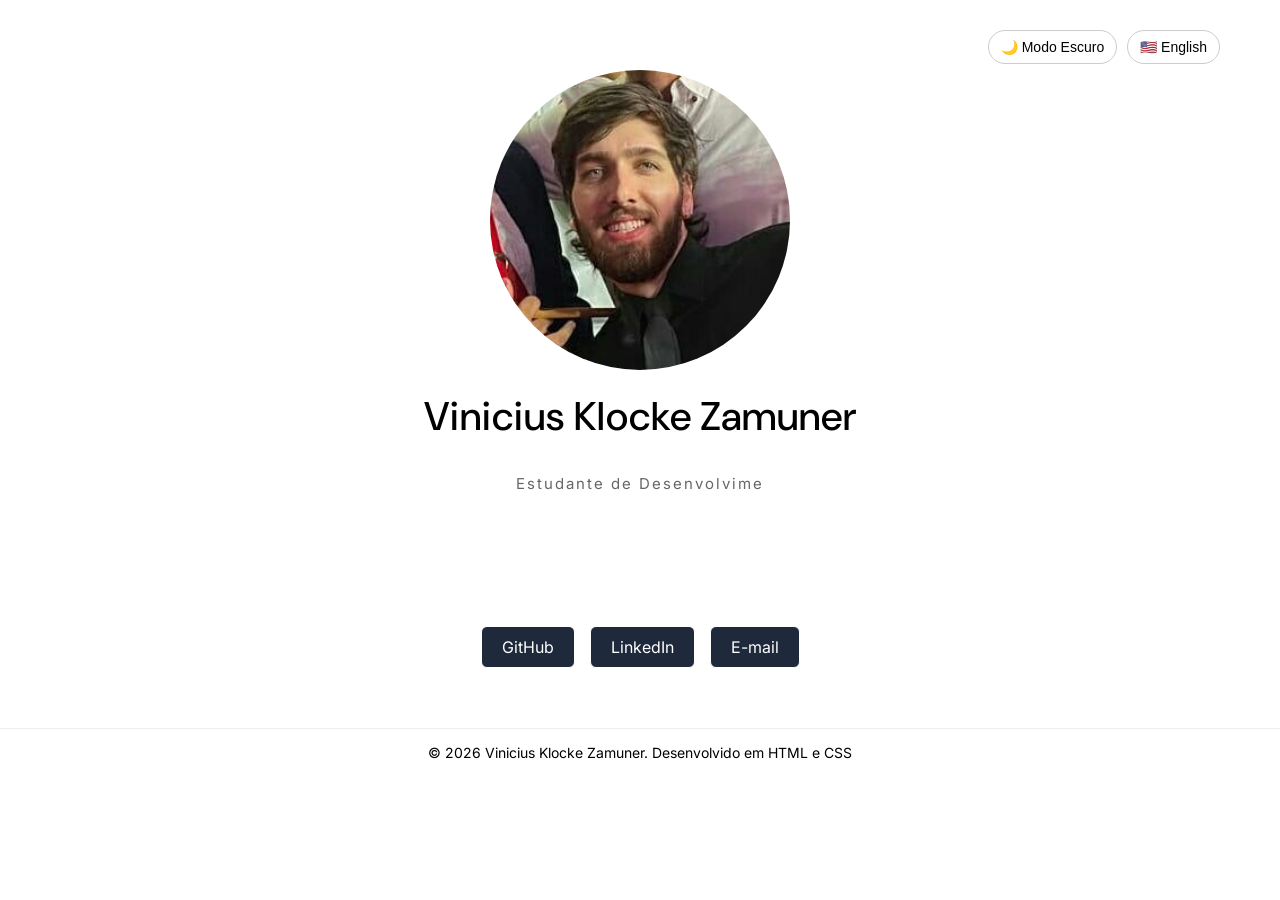
==== index.html @ 73449cf2 "FiX: ajustando o nome do arquivo principal para index.html" ====
<!DOCTYPE html>
<html lang="pt">
  <head>
    <meta charset="UTF-8" />
    <meta name="viewport" content="width=device-width, initial-scale=1.0" />
    <title>Perfil</title>
    <link rel="stylesheet" href="./Style/style.css" />
  </head>
  <body>
    <main>
      <section id="aboutme" class="aboutme">
        
        <div class="top-buttons">
          <button id="theme-toggle" class="btn-theme">🌙 Modo Escuro</button>
          <button id="lang-toggle" class="btn-theme">🇺🇸 English</button>
        </div>

        <img src="./Img/Vinicius.jpg" alt="foto perfil Vinicius Klocke Zamuner" />
        <h1>Vinicius Klocke Zamuner</h1>
        <p id="paragrafo1" class="subtitulo-efeito"></p>
        <p id="paragrafo2" class="subtitulo-efeito"></p>
        <p id="paragrafo3" class="subtitulo-efeito"></p>
      </section>

      <section id="contacts" class="contacts">
        <ul>
          <li>
            <a href="https://github.com/Zamuner10/ProjectSaturday" class="btn-project" target="_blank">GitHub</a>
          </li>
          <li>
            <a href="https://www.linkedin.com/in/vinicius-klocke-0b2314385/?skipRedirect=true" class="btn-project" target="_blank">LinkedIn</a>
          </li>
          <li>
            <a href="#" id="btn-email" class="btn-project">E-mail</a>
          </li>
        </ul>
        
        <div id="email-modal" class="modal">
          <div class="modal-content">
            <span id="close-modal" class="close-btn">&times;</span>
            <h3>✉️</h3>
            <p class="email-texto">vinicius.k.zamuner@hotmail.com</p>
          </div>
        </div>
      </section>
    </main>
    <footer>
      <p>© 2026 Vinicius Klocke Zamuner. Desenvolvido em HTML e CSS</p>
    </footer>
    <script src="./Scripts/script.js"></script>
  </body>
</html>
---- Style/style.css ----
/* ==========================================================================
   1. RESET E CONFIGURAÇÕES GLOBAIS
   ========================================================================== */
@import url('https://fonts.googleapis.com/css2?family=Inter:wght@400;700&display=swap');
@import url('https://fonts.googleapis.com/css2?family=DM+Sans:wght@400;500&family=Inter:wght@400;500&family=Plus+Jakarta+Sans:wght@400;500;600&display=swap');

* {
    margin: 0;
    padding: 0;
    box-sizing: border-box;
}

img, video, iframe {
    display: block;
    max-width: 100%;
}

body {
    font-family: 'Inter', sans-serif;
    background-color: rgba(255, 255, 255, 0.829);
    color: rgb(102, 102, 102);
    position: relative; /* Âncora global de segurança */
    transition: background-color 0.3s ease, color 0.3s ease;
}

main {
    max-width: 1200px;
    margin: 10px auto 0 auto; /* Centraliza horizontalmente */
}

/* ==========================================================================
   2. SEÇÃO SOBRE MIM (.aboutme)
   ========================================================================== */
.aboutme {
    display: flex;
    flex-direction: column;
    align-items: center;
    text-align: center;
    padding: 60px 20px 40px 20px; /* Aumentado o topo para dar espaço aos botões */
    border-radius: 5px;
    position: relative; /* Âncora direta para os botões do topo */
}

.aboutme img {
    width: 300px;
    height: 300px;
    object-fit: cover;
    border-radius: 50%;
    margin-bottom: 20px;
}

.aboutme h1 {
    font-family: 'DM Sans', sans-serif;
    font-size: 40px;
    font-weight: 500;
    letter-spacing: 1px;
    margin-bottom: 20px;
    color: #000000;
}

.aboutme p {
    padding: 10px 5px;
    line-height: 1.6;
    letter-spacing: 2px;
    font-size: 15px;
    margin-bottom: 10px;
}

/* ==========================================================================
   3. SEÇÃO DE CONTATOS E BOTÕES SOCIAIS
   ========================================================================== */
.contacts {
    display: flex;
    justify-content: center; /* Centraliza a lista na tela de forma limpa */
    padding: 10px 20px;
}

.contacts ul {
    display: flex;
    gap: 15px;
    padding: 0;
    list-style: none;
}

.contacts ul li a {
    display: inline-block;
    text-decoration: none;
}

.btn-project {
    display: inline-block;
    border: 1px solid rgb(255, 255, 255);
    color: #fff;
    background-color: #1e293b;
    border-radius: 6px;
    padding: 10px 20px;
    transition: all 0.3s ease;
}

.btn-project:hover {
    cursor: pointer;
    background-color: rgb(0, 140, 255);
    border-color: rgb(0, 140, 255);
    transform: translateY(-3px);
    box-shadow: 0 10px 20px -3px rgba(0, 140, 255, 0.4);
}

/* ==========================================================================
   4. BOTÕES FLUTUANTES DO TOPO (TEMA E IDIOMA)
   ========================================================================== */
.top-buttons {
    position: absolute;
    top: 20px;
    right: 20px;
    display: flex;
    gap: 10px;
    z-index: 10;
}

.btn-theme {
    background: none;
    border: 1px solid #ccc;
    padding: 8px 12px;
    border-radius: 20px;
    cursor: pointer;
    font-size: 14px;
    transition: all 0.3s ease;
}

.btn-theme:hover {
    background-color: rgba(0, 0, 0, 0.05);
}

/* ==========================================================================
   5. POP-UP MODAL (E-MAIL)
   ========================================================================== */
.modal {
    display: none; /* Começa escondido */
    position: fixed;
    top: 0;
    left: 0;
    width: 100%;
    height: 100%;
    background-color: rgba(0, 0, 0, 0.6);
    z-index: 1000;
    justify-content: center;
    align-items: center;
}

.modal-content {
    background-color: #ffffff;
    padding: 30px;
    border-radius: 12px;
    text-align: center;
    position: relative;
    box-shadow: 0 4px 20px rgba(0, 0, 0, 0.2);
    min-width: 280px;
}

.close-btn {
    position: absolute;
    top: 10px;
    right: 15px;
    font-size: 24px;
    cursor: pointer;
    color: #64748b;
}

.close-btn:hover {
    color: #000;
}

.email-texto {
    font-weight: 500;
    color: #0f172a;
    margin-top: 10px;
    user-select: all; /* Permite selecionar o texto inteiro com um clique */
}

.modal.mostrar-modal {
    display: flex; /* Ativado via JavaScript */
}

/* ==========================================================================
   6. RODAPÉ (FOOTER)
   ========================================================================== */
footer {
    text-align: center;
    padding: 15px 0;
    margin-top: 50px;
    border-top: 1px solid #eee;
    font-size: 14px;
}

footer p {
    color: #000000;
}

/* ==========================================================================
   7. REGRAS DO MODO ESCURO (DARK MODE)
   ========================================================================== */
body.dark-mode {
    background-color: #0f172a;
    color: #f8fafc;
}

body.dark-mode .aboutme h1 {
    color: #ffffff;
}

body.dark-mode .btn-theme {
    border-color: #ffffff;
    color: #ffffff;
}

body.dark-mode .btn-theme:hover {
    background-color: rgba(255, 255, 255, 0.1);
}

body.dark-mode footer {
    border-top: 1px solid #334155;
}

body.dark-mode footer p {
    color: #94a3b8;
}

body.dark-mode .modal-content {
    background-color: #1e293b;
    border: 1px solid #334155;
}

body.dark-mode .modal-content h3 {
    color: #ffffff;
}

body.dark-mode .email-texto {
    color: #38bdf8;
}

body.dark-mode .close-btn:hover {
    color: #ffffff;
}
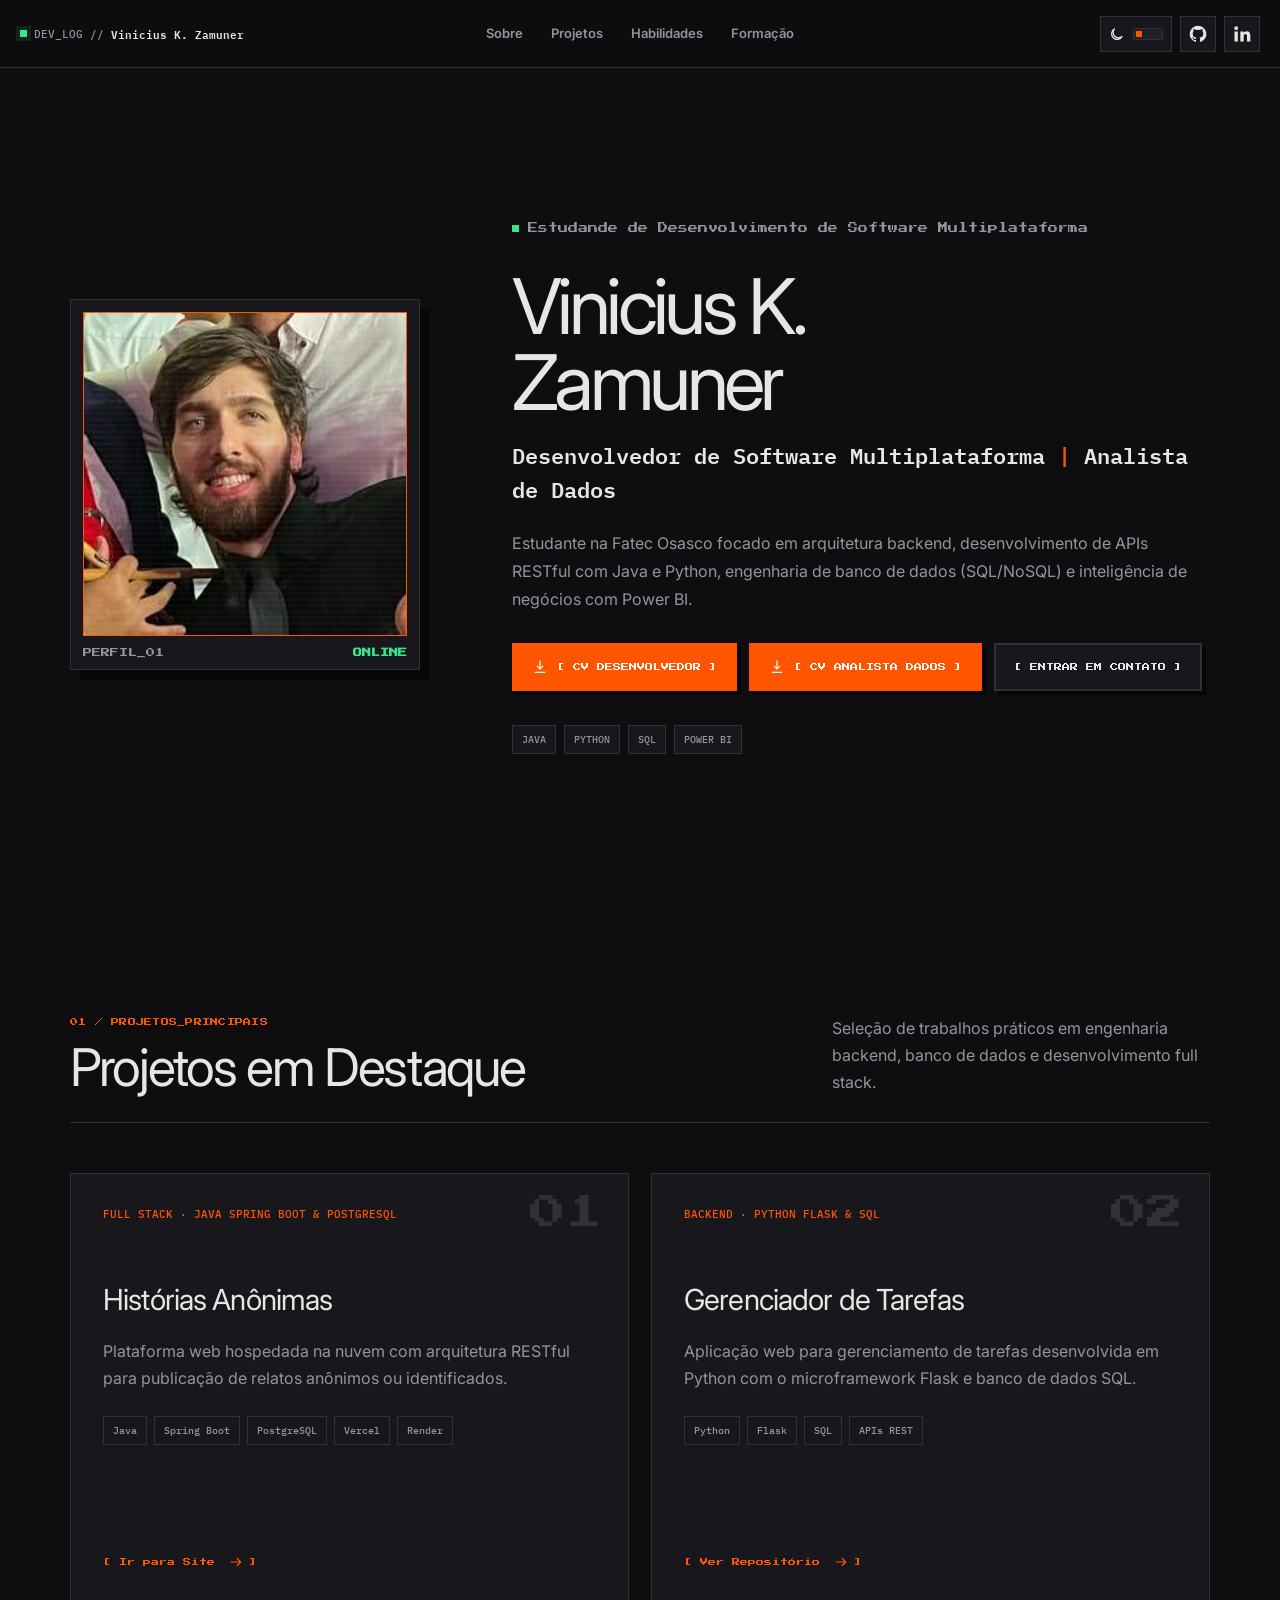
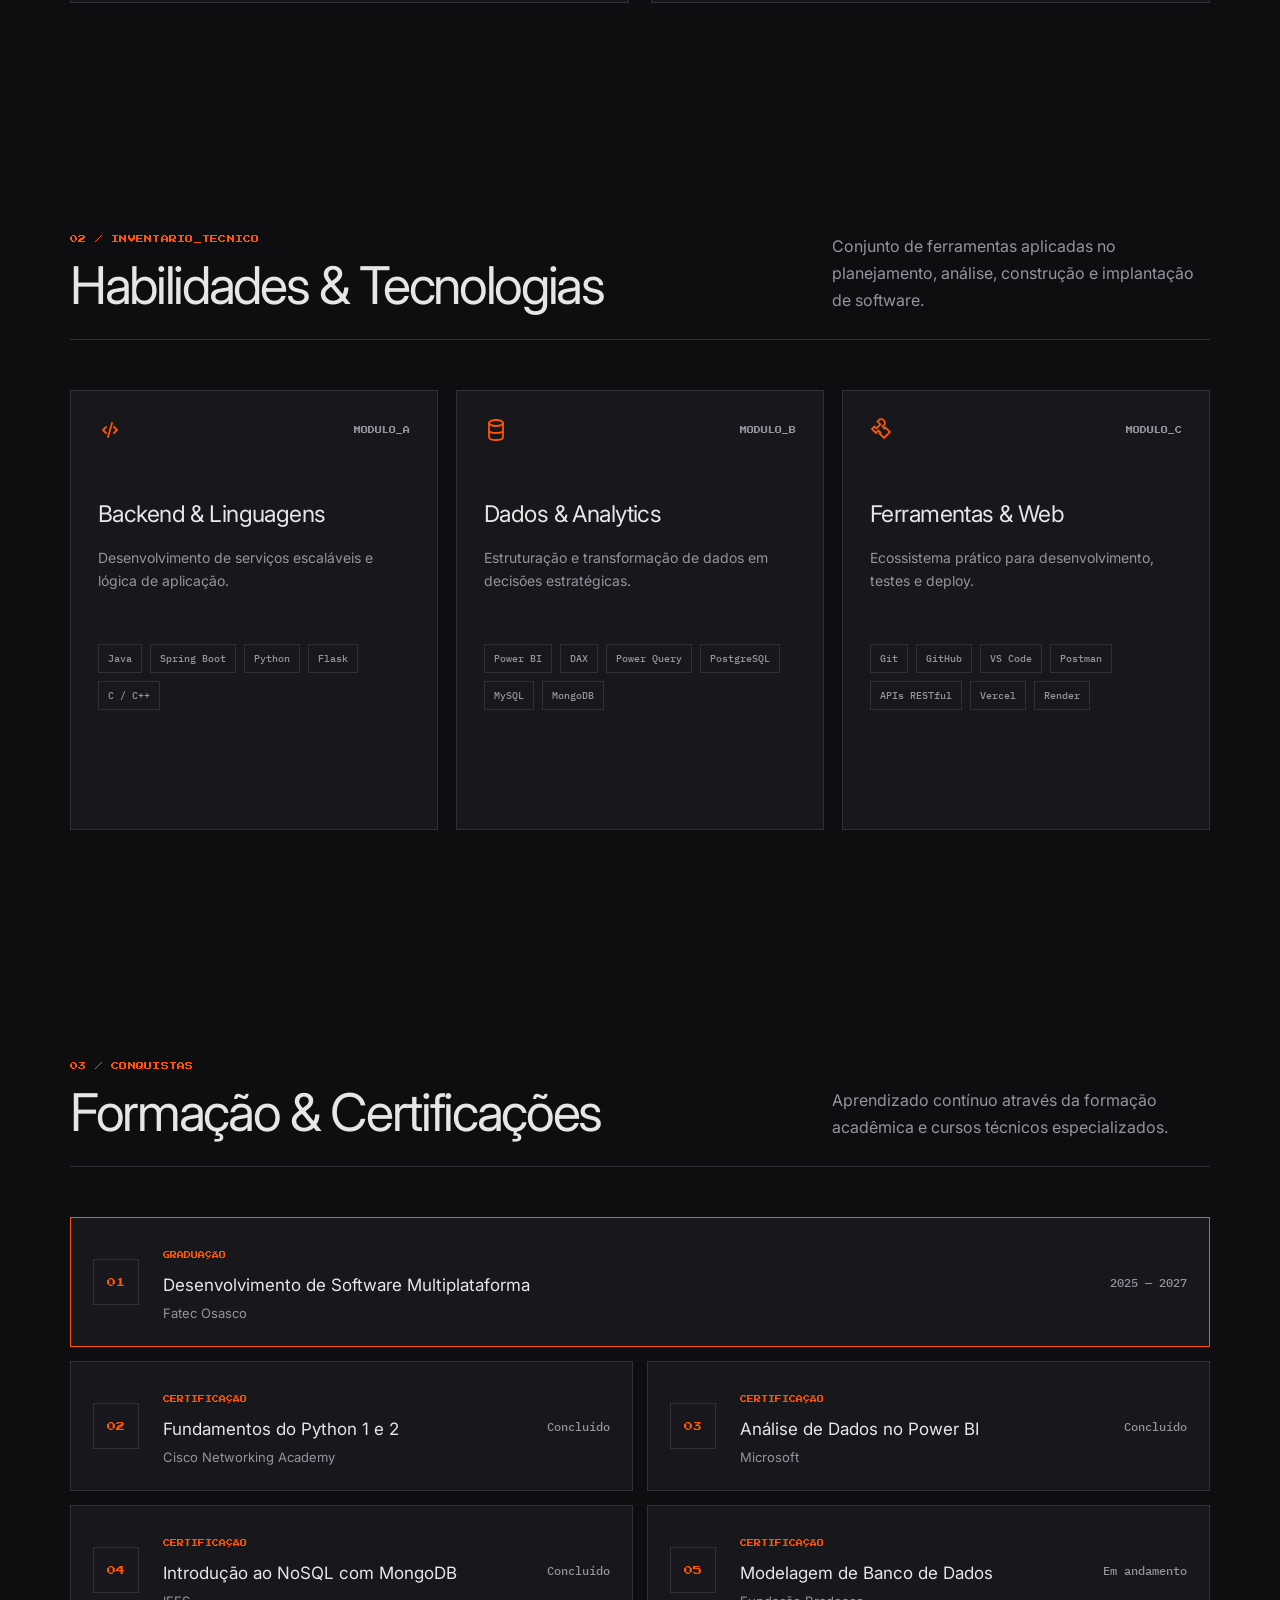
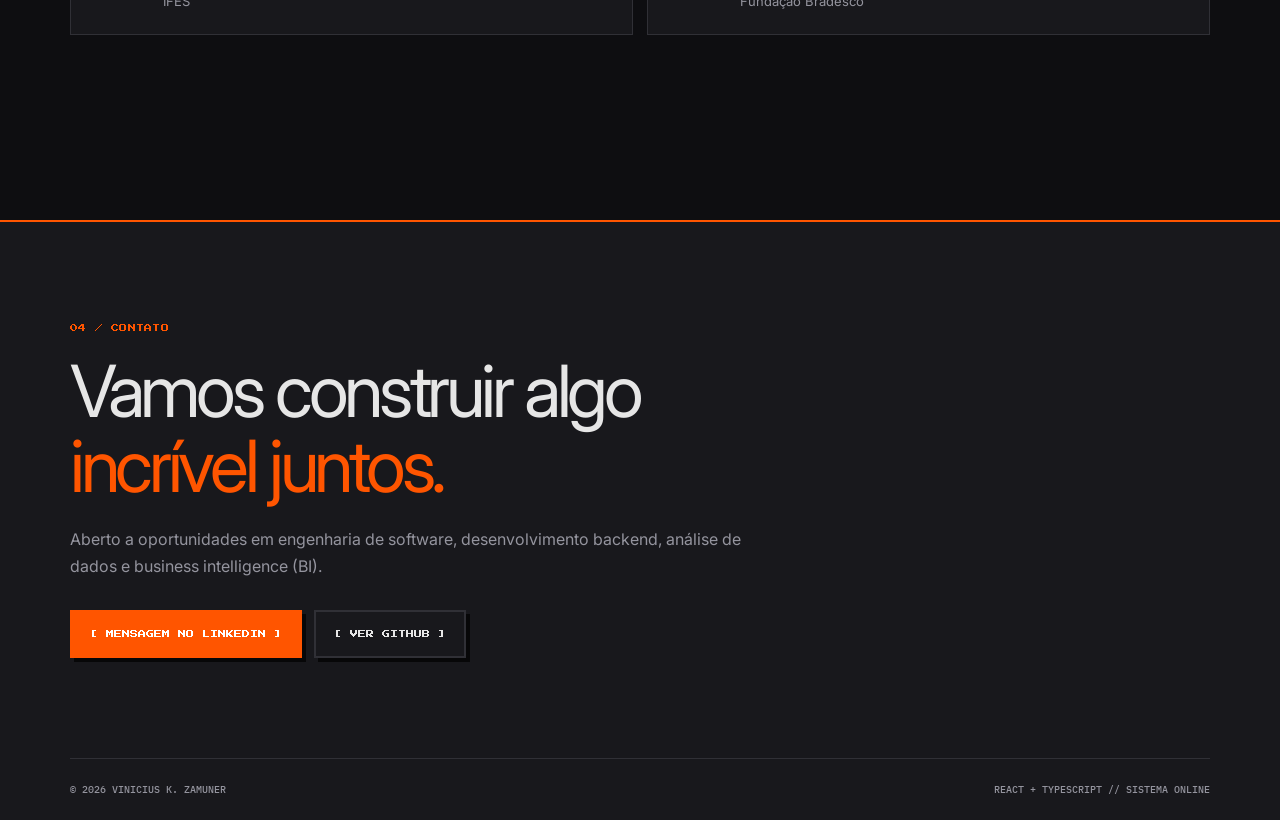
==== commit c4d57e26: "fix: envia pasta img em minusculas" ====
--- a/index.html
+++ b/index.html
@@ -1,52 +1,20 @@
-<!DOCTYPE html>
-<html lang="pt">
+<!doctype html>
+<html lang="pt-BR">
   <head>
+    
     <meta charset="UTF-8" />
     <meta name="viewport" content="width=device-width, initial-scale=1.0" />
-    <title>Perfil</title>
-    <link rel="stylesheet" href="./Style/style.css" />
+    <title>Vinicius K. Zamuner | Portfólio</title>
+    
+    <meta name="description" content="Portfólio de Desenvolvedor de Software e Análise de Dados">
+    <meta property="og:title" content="Vinicius K. Zamuner | Portfólio">
+    <meta property="og:description" content="Portfólio de Desenvolvedor de Software e Análise de Dados">
+    <script type="module" crossorigin src="/assets/index-B0rXzoRF.js"></script>
+    <link rel="stylesheet" crossorigin href="/assets/index-DgTIbRI0.css">
   </head>
   <body>
-    <main>
-      <section id="aboutme" class="aboutme">
-        
-        <div class="top-buttons">
-          <button id="theme-toggle" class="btn-theme">🌙 Modo Escuro</button>
-          <button id="lang-toggle" class="btn-theme">🇺🇸 English</button>
-        </div>
-
-        <img src="./Img/Vinicius.jpg" alt="foto perfil Vinicius Klocke Zamuner" />
-        <h1>Vinicius Klocke Zamuner</h1>
-        <p id="paragrafo1" class="subtitulo-efeito"></p>
-        <p id="paragrafo2" class="subtitulo-efeito"></p>
-        <p id="paragrafo3" class="subtitulo-efeito"></p>
-      </section>
-
-      <section id="contacts" class="contacts">
-        <ul>
-          <li>
-            <a href="https://github.com/Zamuner10/ProjectSaturday" class="btn-project" target="_blank">GitHub</a>
-          </li>
-          <li>
-            <a href="https://www.linkedin.com/in/vinicius-klocke-0b2314385/?skipRedirect=true" class="btn-project" target="_blank">LinkedIn</a>
-          </li>
-          <li>
-            <a href="#" id="btn-email" class="btn-project">E-mail</a>
-          </li>
-        </ul>
-        
-        <div id="email-modal" class="modal">
-          <div class="modal-content">
-            <span id="close-modal" class="close-btn">&times;</span>
-            <h3>✉️</h3>
-            <p class="email-texto">vinicius.k.zamuner@hotmail.com</p>
-          </div>
-        </div>
-      </section>
-    </main>
-    <footer>
-      <p>© 2026 Vinicius Klocke Zamuner. Desenvolvido em HTML e CSS</p>
-    </footer>
-    <script src="./Scripts/script.js"></script>
+    
+    <div id="root"></div>
+    
   </body>
-</html>+</html>
--- a/assets/index-DgTIbRI0.css
+++ b/assets/index-DgTIbRI0.css
@@ -0,0 +1 @@
+@import "https://fonts.googleapis.com/css2?family=IBM+Plex+Mono:wght@400;500;600&family=Inter:wght@400;500;600;700;800&family=Press+Start+2P&display=swap";@layer components;@layer properties{@supports (((-webkit-hyphens:none)) and (not (margin-trim:inline))) or ((-moz-orient:inline) and (not (color:rgb(from red r g b)))){*,:before,:after,::backdrop{--tw-rotate-x:initial;--tw-rotate-y:initial;--tw-rotate-z:initial;--tw-skew-x:initial;--tw-skew-y:initial}}}@layer theme{:root,:host{--font-sans:-apple-system, BlinkMacSystemFont, "Segoe UI", Roboto, "Helvetica Neue", "Noto Sans", Arial, sans-serif, "Apple Color Emoji", "Segoe UI Emoji", "Segoe UI Symbol", "Noto Color Emoji";--font-mono:ui-monospace, SFMono-Regular, Menlo, Monaco, Consolas, "Liberation Mono", "Courier New", monospace;--spacing:.25rem;--default-font-family:var(--font-sans);--default-mono-font-family:var(--font-mono)}}@layer base{*,:after,:before,::backdrop{box-sizing:border-box;border:0 solid;margin:0;padding:0}::file-selector-button{box-sizing:border-box;border:0 solid;margin:0;padding:0}html,:host{-webkit-text-size-adjust:100%;tab-size:4;line-height:1.5;font-family:var(--default-font-family,-apple-system, BlinkMacSystemFont, "Segoe UI", Roboto, "Helvetica Neue", "Noto Sans", Arial, sans-serif, "Apple Color Emoji", "Segoe UI Emoji", "Segoe UI Symbol", "Noto Color Emoji");font-feature-settings:var(--default-font-feature-settings,normal);font-variation-settings:var(--default-font-variation-settings,normal);-webkit-tap-highlight-color:transparent}hr{height:0;color:inherit;border-top-width:1px}abbr:where([title]){-webkit-text-decoration:underline dotted;text-decoration:underline dotted}h1,h2,h3,h4,h5,h6{font-size:inherit;font-weight:inherit}a{color:inherit;-webkit-text-decoration:inherit;-webkit-text-decoration:inherit;-webkit-text-decoration:inherit;-webkit-text-decoration:inherit;text-decoration:inherit}b,strong{font-weight:bolder}code,kbd,samp,pre{font-family:var(--default-mono-font-family,ui-monospace, SFMono-Regular, Menlo, Monaco, Consolas, "Liberation Mono", "Courier New", monospace);font-feature-settings:var(--default-mono-font-feature-settings,normal);font-variation-settings:var(--default-mono-font-variation-settings,normal);font-size:1em}small{font-size:80%}sub,sup{vertical-align:baseline;font-size:75%;line-height:0;position:relative}sub{bottom:-.25em}sup{top:-.5em}table{text-indent:0;border-color:inherit;border-collapse:collapse}:-moz-focusring:where(:not(iframe)){outline:auto}progress{vertical-align:baseline}summary{display:list-item}ol,ul,menu{list-style:none}img,svg,video,canvas,audio,iframe,embed,object{vertical-align:middle;display:block}img,video{max-width:100%;height:auto}button,input,select,optgroup,textarea{font:inherit;font-feature-settings:inherit;font-variation-settings:inherit;letter-spacing:inherit;color:inherit;opacity:1;background-color:#0000;border-radius:0}::file-selector-button{font:inherit;font-feature-settings:inherit;font-variation-settings:inherit;letter-spacing:inherit;color:inherit;opacity:1;background-color:#0000;border-radius:0}:where(select:is([multiple],[size])) optgroup{font-weight:bolder}:where(select:is([multiple],[size])) optgroup option{padding-inline-start:20px}::file-selector-button{margin-inline-end:4px}::placeholder{opacity:1}@supports (not ((-webkit-appearance:-apple-pay-button))) or (contain-intrinsic-size:1px){::placeholder{color:currentColor}@supports (color:color-mix(in lab, red, red)){::placeholder{color:color-mix(in oklab, currentcolor 50%, transparent)}}}textarea{resize:vertical}::-webkit-search-decoration{-webkit-appearance:none}::-webkit-date-and-time-value{min-height:1lh;text-align:inherit}::-webkit-datetime-edit{display:inline-flex}::-webkit-datetime-edit-fields-wrapper{padding:0}::-webkit-datetime-edit{padding-block:0}::-webkit-datetime-edit-year-field{padding-block:0}::-webkit-datetime-edit-month-field{padding-block:0}::-webkit-datetime-edit-day-field{padding-block:0}::-webkit-datetime-edit-hour-field{padding-block:0}::-webkit-datetime-edit-minute-field{padding-block:0}::-webkit-datetime-edit-second-field{padding-block:0}::-webkit-datetime-edit-millisecond-field{padding-block:0}::-webkit-datetime-edit-meridiem-field{padding-block:0}::-webkit-calendar-picker-indicator{line-height:1}:-moz-ui-invalid{box-shadow:none}button,input:where([type=button],[type=reset],[type=submit]){appearance:button}::file-selector-button{appearance:button}::-webkit-inner-spin-button{height:auto}::-webkit-outer-spin-button{height:auto}[hidden]:where(:not([hidden=until-found])){display:none!important}}@layer utilities{.inline{display:inline}.h-4{height:calc(var(--spacing) * 4)}.h-5{height:calc(var(--spacing) * 5)}.h-6{height:calc(var(--spacing) * 6)}.w-4{width:calc(var(--spacing) * 4)}.w-5{width:calc(var(--spacing) * 5)}.w-6{width:calc(var(--spacing) * 6)}.transform{transform:var(--tw-rotate-x,) var(--tw-rotate-y,) var(--tw-rotate-z,) var(--tw-skew-x,) var(--tw-skew-y,)}}*{box-sizing:border-box}html{scroll-behavior:smooth}body{background:#0e0e11;min-width:320px;margin:0}button,a{font:inherit}a{text-decoration:none}.portfolio{--bg:#0e0e11;--card:#18181c;--card2:#202026;--text:#e6e6e6;--muted:#94949e;--line:#303036;--orange:#f50;--shadow:#070708;min-height:100vh;color:var(--text);background:var(--bg);font-family:Inter,sans-serif;transition:background .2s,color .2s;position:relative;overflow:hidden}.portfolio[data-theme=light]{--bg:#f3f3f1;--card:#fff;--card2:#e9e9e6;--text:#171719;--muted:#626268;--line:#cfcfca;--shadow:#c4c4bf}.shell{z-index:1;width:min(1140px,100% - 40px);margin-inline:auto;position:relative}.retro-grid{z-index:0;pointer-events:none;opacity:.34;background-image:linear-gradient(#ff55000b 1px,#0000 1px),linear-gradient(90deg,#ff55000b 1px,#0000 1px);background-size:40px 40px;position:fixed;inset:0;-webkit-mask-image:linear-gradient(#000 0%,#0000 82%);mask-image:linear-gradient(#000 0%,#0000 82%)}.terminal-nav{z-index:50;border-bottom:1px solid var(--line);background:var(--bg);grid-template-columns:1fr auto 1fr;align-items:center;min-height:68px;padding:10px max(20px,50vw - 660px);display:grid;position:sticky;top:0}@supports (color:color-mix(in lab, red, red)){.terminal-nav{background:color-mix(in srgb, var(--bg) 91%, transparent)}}.terminal-nav{-webkit-backdrop-filter:blur(18px);backdrop-filter:blur(18px)}.dev-log{color:var(--muted);align-items:center;gap:7px;font:500 11px IBM Plex Mono;display:flex}.dev-log strong{color:var(--text);font-weight:600}.pulse{background:#39e58c;width:7px;height:7px;animation:1.4s steps(2,end) infinite pulse;box-shadow:0 0 0 4px #39e58c1a}.terminal-nav nav{gap:28px;display:flex}.terminal-nav nav a{color:var(--muted);font-size:13px;font-weight:600;position:relative}.terminal-nav nav a:hover{color:var(--text)}.terminal-nav nav a:after{content:"";background:var(--orange);height:2px;transition:all .2s;position:absolute;bottom:-9px;left:0;right:100%}.terminal-nav nav a:hover:after{right:0}.nav-actions{justify-content:flex-end;align-items:center;gap:8px;display:flex}.nav-actions>a,.theme-toggle{border:1px solid var(--line);height:36px;color:var(--text);background:var(--card);justify-content:center;align-items:center;transition:all .15s;display:flex}.nav-actions>a{width:36px}.nav-actions>a:hover,.theme-toggle:hover{color:var(--orange);border-color:var(--orange)}.theme-toggle{cursor:pointer;gap:8px;padding:0 8px}.theme-toggle>span{background:var(--card2);border:1px solid var(--line);width:30px;height:12px;position:relative}.theme-toggle i{background:var(--orange);width:6px;height:6px;transition:all .2s;position:absolute;top:2px;left:2px}.portfolio[data-theme=light] .theme-toggle i{transform:translate(18px)}.hero{grid-template-columns:350px 1fr;align-items:center;gap:92px;min-height:calc(100vh - 68px);padding-block:90px;display:grid}.avatar-panel{border:1px solid var(--line);background:var(--card);box-shadow:10px 10px 0 var(--shadow);padding:12px}.avatar-screen{aspect-ratio:1;border:1px solid var(--orange);background:#111113;position:relative;overflow:hidden}.avatar-screen:after{content:"";z-index:3;pointer-events:none;background:linear-gradient(#0000 50%,#ffffff06 50%) 0 0/100% 6px;position:absolute;inset:0}.avatar-glow{z-index:1;filter:blur(40px);background:#ff55002e;border-radius:50%;width:230px;height:230px;position:absolute;top:55px;left:60px}.avatar-img{z-index:2;object-fit:cover;object-position:center;filter:contrast(104%)brightness(98%);width:100%;height:100%;position:relative}.avatar-meta{color:var(--muted);justify-content:space-between;margin-top:12px;font:500 9px "Press Start 2P";display:flex}.avatar-meta b{color:#39e58c}.status-tag{color:var(--muted);align-items:center;gap:9px;margin-bottom:23px;font:500 10px "Press Start 2P";display:inline-flex}.status-tag span{background:#39e58c;width:7px;height:7px}.micro-label{color:var(--orange);letter-spacing:.03em;font:400 8px/1.6 "Press Start 2P";display:block}.hero h1{letter-spacing:-.06em;margin:13px 0 18px;font-size:clamp(48px,6vw,78px);line-height:.98}.hero h2{max-width:760px;color:var(--text);margin:0;font:600 clamp(17px,2vw,22px)/1.55 IBM Plex Mono}.hero h2 span{color:var(--orange)}.hero-summary{max-width:720px;color:var(--muted);margin:23px 0 0;font-size:16px;line-height:1.75}.hero-actions{flex-wrap:wrap;gap:12px;margin-top:30px;display:flex}.cta{border:2px solid var(--line);min-height:48px;color:var(--text);background:var(--card);box-shadow:4px 4px 0 var(--shadow);justify-content:center;align-items:center;gap:9px;padding:0 18px;font:400 8px "Press Start 2P";transition:all .12s;display:inline-flex}.cta.primary{color:#fff;border-color:var(--orange);background:var(--orange)}.cta:hover{box-shadow:6px 6px 0 var(--shadow);transform:translate(-2px,-2px)}.cta:active{box-shadow:1px 1px 0 var(--shadow);transform:translate(2px,2px)}.quick-stack{flex-wrap:wrap;gap:8px;margin-top:34px;display:flex}.quick-stack span,.badge-row span,.skill-list span{border:1px solid var(--line);color:var(--muted);background:var(--card);padding:7px 9px;font:500 10px IBM Plex Mono}.section{padding-block:115px;scroll-margin-top:50px}.section-header{border-bottom:1px solid var(--line);grid-template-columns:1.3fr .7fr;align-items:end;gap:60px;margin-bottom:50px;padding-bottom:25px;display:grid}.section-header h2{letter-spacing:-.045em;margin:12px 0 0;font-size:clamp(34px,4.5vw,52px);line-height:1.08}.section-header>p{max-width:430px;color:var(--muted);margin:0;line-height:1.7}.project-grid{grid-template-columns:repeat(2,1fr);gap:22px;display:grid}.project-card{border:1px solid var(--line);background:var(--card);flex-direction:column;min-height:430px;padding:32px;transition:all .2s;display:flex;position:relative}.project-card:hover{border-color:var(--orange);box-shadow:8px 8px 0 var(--shadow);transform:translateY(-5px)}.project-index{color:var(--line);font:400 36px "Press Start 2P";position:absolute;top:21px;right:26px}.project-category{max-width:75%;color:var(--orange);text-transform:uppercase;margin:0 0 55px;font:500 11px/1.6 IBM Plex Mono}.project-card h3{letter-spacing:-.03em;margin:0;font-size:29px}.project-description{max-width:500px;color:var(--muted);margin:16px 0 24px;line-height:1.7}.badge-row{flex-wrap:wrap;gap:7px;margin-bottom:28px;display:flex}.project-card>a{width:max-content;color:var(--orange);align-items:center;gap:5px;margin-top:auto;font:400 8px "Press Start 2P";display:inline-flex}.project-card>a:hover{color:var(--text)}.module-grid{grid-template-columns:repeat(3,1fr);gap:18px;display:grid}.module-card{border:1px solid var(--line);background:var(--card);min-height:440px;padding:27px}.module-top{color:var(--orange);justify-content:space-between;align-items:center;margin-bottom:55px;display:flex}.module-top span{color:var(--muted);font:400 7px "Press Start 2P"}.module-card h3{letter-spacing:-.025em;margin:0;font-size:23px}.module-card>p{min-height:74px;color:var(--muted);margin:14px 0 24px;font-size:14px;line-height:1.65}.skill-list{flex-wrap:wrap;gap:8px;display:flex}.skill-list span:hover{color:var(--orange);border-color:var(--orange)}.credentials{grid-template-columns:repeat(2,1fr);gap:14px;display:grid}.credential{border:1px solid var(--line);background:var(--card);grid-template-columns:52px 1fr auto;align-items:center;gap:18px;min-height:130px;padding:22px;transition:all .15s;display:grid}.credential.featured{border-color:var(--orange);grid-column:1/-1}.credential:hover{border-color:var(--orange);transform:translate(4px)}.credential-mark{border:1px solid var(--line);width:46px;height:46px;color:var(--orange);place-items:center;font:400 9px "Press Start 2P";display:grid}.credential span{color:var(--orange);font:400 7px "Press Start 2P"}.credential h3{margin:8px 0 5px;font-size:17px}.credential p{color:var(--muted);margin:0;font-size:13px}.credential>b{color:var(--muted);font:500 12px IBM Plex Mono}.contact{z-index:1;background:var(--card);border-top:2px solid var(--orange);margin-top:70px;padding-top:100px;position:relative}.contact h2{letter-spacing:-.06em;margin:18px 0 22px;font-size:clamp(42px,6vw,72px);line-height:1.05}.contact h2 em{color:var(--orange);font-style:normal}.contact-inner>p{max-width:680px;color:var(--muted);margin:0;font-size:16px;line-height:1.7}.footer-meta{border-top:1px solid var(--line);color:var(--muted);justify-content:space-between;margin-top:100px;padding:24px 0;font:500 10px IBM Plex Mono;display:flex}@keyframes pulse{50%{opacity:.5}}@media (width<=1000px){.terminal-nav{grid-template-columns:1fr auto}.terminal-nav nav{border-top:1px solid var(--line);grid-area:2/1/auto/-1;justify-content:center;padding:9px 0 2px}.hero{grid-template-columns:280px 1fr;gap:50px}.module-grid{grid-template-columns:1fr}.module-card,.module-card>p{min-height:auto}.project-category{margin-bottom:40px}}@media (width<=720px){.shell{width:min(100% - 28px,1140px)}.terminal-nav{padding:10px 14px}.dev-log{font-size:9px}.dev-log>span:nth-child(2){display:none}.terminal-nav nav{justify-content:flex-start;gap:18px;overflow-x:auto}.terminal-nav nav a{font-size:11px}.theme-toggle>svg{display:none}.hero{grid-template-columns:1fr;gap:50px;padding-block:60px}.avatar-panel{width:min(290px,85%);margin:auto}.hero-copy{text-align:left}.hero h1{font-size:47px}.hero h2{font-size:16px}.cta{width:100%}.section{padding-block:80px}.section-header{grid-template-columns:1fr;gap:18px;margin-bottom:35px}.project-grid,.credentials{grid-template-columns:1fr}.project-card{min-height:410px;padding:25px}.credential.featured{grid-column:auto}.credential{grid-template-columns:44px 1fr}.credential>b{grid-column:2}.footer-meta{flex-direction:column;gap:8px;margin-top:70px}.contact{padding-top:75px}.contact h2{font-size:42px}}@media (prefers-reduced-motion:reduce){*,:before,:after{scroll-behavior:auto!important;animation-duration:.01ms!important}}@property --tw-rotate-x{syntax:"*";inherits:false}@property --tw-rotate-y{syntax:"*";inherits:false}@property --tw-rotate-z{syntax:"*";inherits:false}@property --tw-skew-x{syntax:"*";inherits:false}@property --tw-skew-y{syntax:"*";inherits:false}
